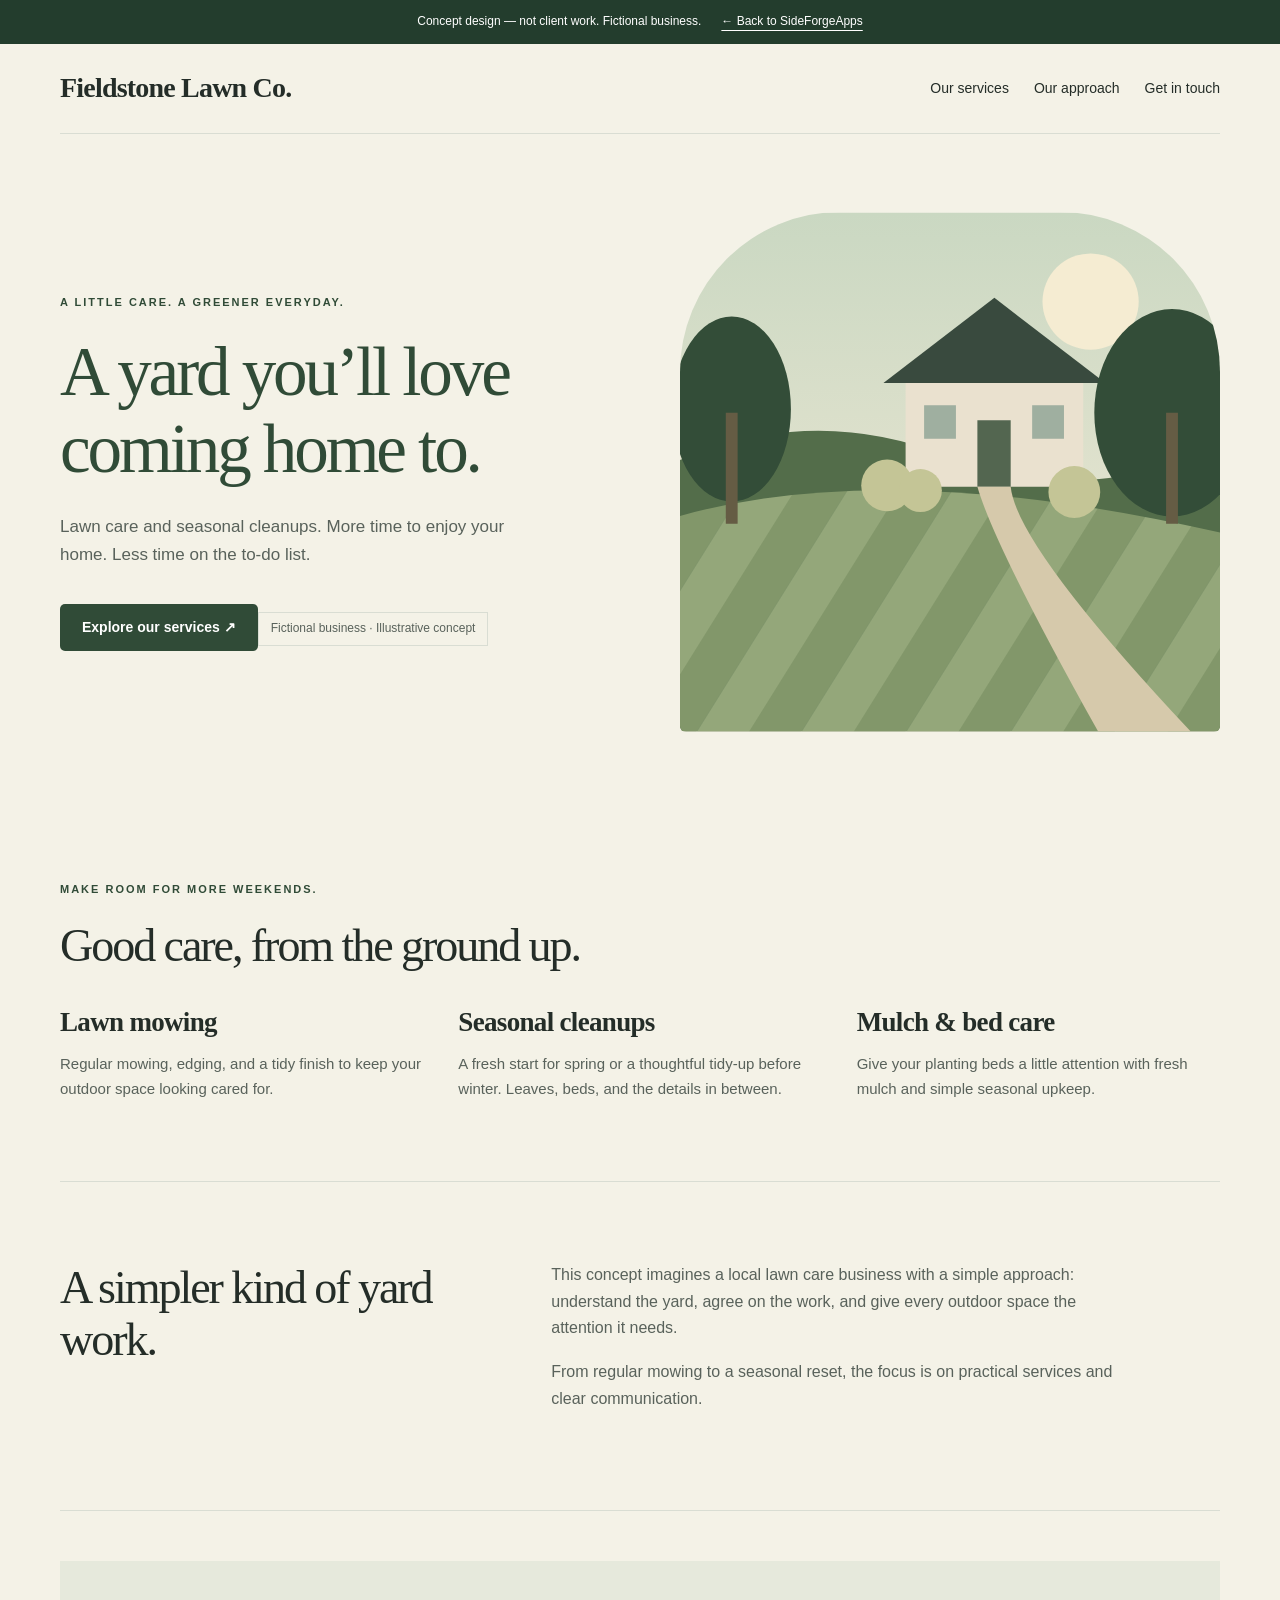
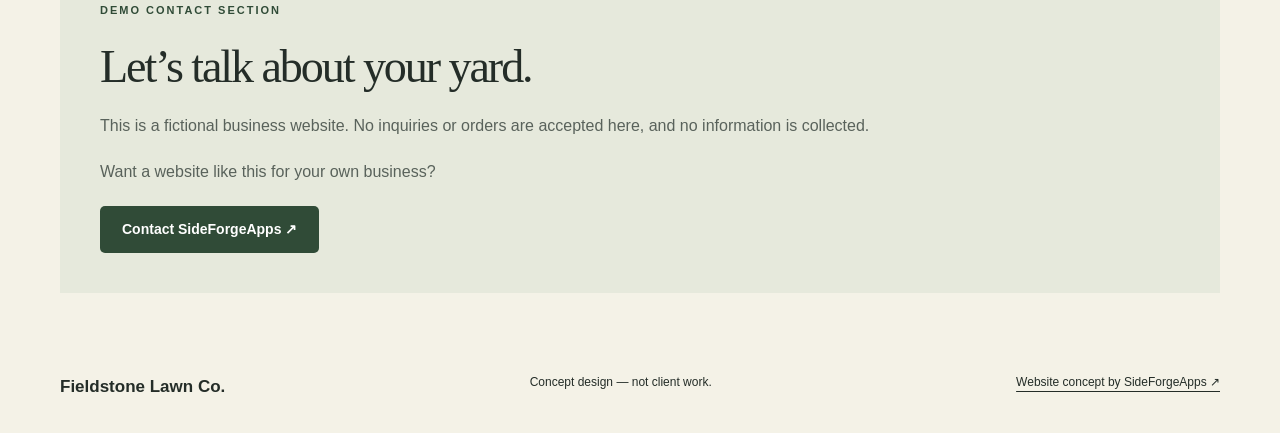
==== demos/fieldstone.html @ e611ec10 "Build SideForgeApps business website and concept demos" ====
<!doctype html><html lang="en"><head><meta charset="utf-8"><meta name="viewport" content="width=device-width, initial-scale=1"><title>Fieldstone Lawn Co. | SideForgeApps concept demo</title><meta name="description" content="A fictional lawn care business website. Concept design — not client work."><meta property="og:title" content="Fieldstone Lawn Co. | SideForgeApps concept demo"><meta property="og:description" content="A fictional lawn care business website. Concept design — not client work."><meta property="og:type" content="website"><meta property="og:locale" content="en_US"><meta name="twitter:card" content="summary"><meta name="theme-color" content="#175c46"><link rel="icon" type="image/svg+xml" href="../assets/favicon.svg"><link rel="stylesheet" href="../assets/style.css"></head><body class="demo "><a class="skip" href="#main">Skip to content</a><div class="demo-banner">Concept design — not client work. Fictional business.<a href="../index.html#examples">← Back to SideForgeApps</a></div><div class="wrap"><header class="header"><a href="./fieldstone.html" class="brand">Fieldstone Lawn Co.</a><nav class="nav" aria-label="Demo navigation"><a href="#services">Our services</a><a href="#story">Our approach</a><a href="#contact">Get in touch</a></nav></header><main id="main"><section class="hero"><div><span class="eyebrow">A little care. A greener everyday.</span><h1>A yard you’ll love coming home to.</h1><p class="intro">Lawn care and seasonal cleanups. More time to enjoy your home. Less time on the to-do list.</p><a class="button" href="#services">Explore our services ↗</a><p class="demo-tag">Fictional business · Illustrative concept</p></div><img src="../assets/lawn.svg" width="800" height="700" alt="Illustration of a cared-for lawn and a welcoming home"></section><section class="section" id="services"><span class="eyebrow">Make room for more weekends.</span><h2>Good care, from the ground up.</h2><div class="services"><article><h3>Lawn mowing</h3><p>Regular mowing, edging, and a tidy finish to keep your outdoor space looking cared for.</p></article><article><h3>Seasonal cleanups</h3><p>A fresh start for spring or a thoughtful tidy-up before winter. Leaves, beds, and the details in between.</p></article><article><h3>Mulch & bed care</h3><p>Give your planting beds a little attention with fresh mulch and simple seasonal upkeep.</p></article></div></section><section class="section about" id="story"><h2>A simpler kind of yard work.</h2><div class="about-copy"><p>This concept imagines a local lawn care business with a simple approach: understand the yard, agree on the work, and give every outdoor space the attention it needs.</p><p>From regular mowing to a seasonal reset, the focus is on practical services and clear communication.</p></div></section><section class="demo-contact" id="contact"><span class="eyebrow">Demo contact section</span><h2>Let’s talk about your yard.</h2><p>This is a fictional business website. No inquiries or orders are accepted here, and no information is collected.</p><p>Want a website like this for your own business?</p><p><a class="button" href="../index.html#contact">Contact SideForgeApps ↗</a></p></section></main><footer class="footer"><strong>Fieldstone Lawn Co.</strong><span>Concept design — not client work.</span><a href="../index.html">Website concept by SideForgeApps ↗</a></footer></div></body></html>
---- assets/style.css ----
:root{--paper:#f7f6f0;--ink:#242d28;--muted:#59625b;--green:#175c46;--line:#d9ddd3;--serif:Georgia,'Times New Roman',serif}*{box-sizing:border-box}html{scroll-behavior:smooth;scroll-padding-top:30px}body{margin:0;background:var(--paper);color:var(--ink);font:16px/1.65 -apple-system,BlinkMacSystemFont,'Segoe UI',sans-serif}a{color:inherit;text-underline-offset:5px}a:hover{color:var(--green)}a:focus-visible,summary:focus-visible{outline:3px solid #b56930;outline-offset:5px}img{max-width:100%;display:block}h1,h2,h3,p{margin:0}h1,h2,h3{line-height:1.12}h1,h2{font-family:var(--serif);font-weight:400;letter-spacing:-.045em}h1{font-size:clamp(44px,5.4vw,76px)}h2{font-size:clamp(34px,3.6vw,49px)}h3{font-size:22px;letter-spacing:-.025em}p{color:var(--muted)}.wrap{width:min(1160px,calc(100% - 64px));margin:auto}.header{min-height:100px;display:flex;align-items:center;justify-content:space-between;gap:28px;border-bottom:1px solid var(--line)}.brand{display:flex;align-items:center;gap:10px;text-decoration:none;font-weight:750;letter-spacing:-.8px;font-size:23px}.brand img{width:32px}.nav{display:flex;gap:25px;align-items:center;font-size:14px}.nav a{text-decoration:none}.button{display:inline-flex;align-items:center;justify-content:center;gap:25px;background:var(--green);color:white;padding:13px 22px;border-radius:5px;font-size:14px;font-weight:600;text-decoration:none;line-height:1.5}.button:hover{background:#104632;color:white}.button.light{background:transparent;border:1px solid var(--line);color:var(--ink)}.eyebrow{text-transform:uppercase;letter-spacing:2px;font-size:11px;font-weight:700;color:var(--green);display:block;margin-bottom:22px}.hero{padding:78px 0 68px;display:grid;grid-template-columns:1fr 1fr;gap:64px;align-items:center}.hero h1{max-width:600px}.hero .intro{margin:25px 0;font-size:17px;max-width:460px}.hero .price-note{font-weight:650;font-size:14px;color:var(--ink);margin-bottom:22px}.actions{display:flex;flex-wrap:wrap;gap:12px;align-items:center}.local{font-size:12px;margin-top:24px}.local:before{content:'●';color:var(--green);margin-right:8px}.browser-frame{border:1px solid #c6cec1;border-radius:9px;overflow:hidden;background:#fff;box-shadow:0 22px 50px #263d2812;display:block;text-decoration:none}.browser-bar{height:30px;background:#e8ece3;display:flex;align-items:center;padding:0 12px;gap:5px}.browser-bar i{width:5px;height:5px;border-radius:50%;background:#9aa795}.browser-bar span{font-size:9px;margin:auto;color:#596953;padding-right:26px}.mini{background:#f4f2e7;padding:22px 25px 26px}.mini-nav{display:flex;justify-content:space-between;align-items:center;font-size:10px;margin-bottom:28px}.mini-brand{font:700 17px var(--serif);color:#304b37}.mini-nav span:last-child{font-size:8px}.mini-grid{display:grid;grid-template-columns:1fr 1fr;gap:18px;align-items:center}.mini h3{font:36px/1.02 var(--serif);letter-spacing:-1.5px;color:#304b37}.mini p{font-size:9px;line-height:1.6;margin:12px 0}.mini img{height:225px;width:100%;object-fit:cover;border-radius:55px 55px 3px 3px}.mini-cta{display:inline-block;background:#304b37;color:white;padding:8px 12px;font-size:8px}.mini-bottom{font-size:8px;margin-top:24px;display:flex;justify-content:space-between;border-top:1px solid #d1d6c8;padding-top:15px;color:#56664f}.caption{display:flex;justify-content:space-between;font-size:11px;color:var(--muted);margin-top:15px}.strip{display:flex;justify-content:space-between;border-top:1px solid var(--line);border-bottom:1px solid var(--line);padding:21px 0;font-size:12px;color:var(--muted)}.strip span:before{content:'↗';margin-right:10px;color:var(--green)}section.section{padding:80px 0;border-bottom:1px solid var(--line)}.section-heading{display:flex;justify-content:space-between;align-items:end;gap:50px;margin-bottom:35px}.section-heading p{max-width:360px;font-size:15px}.examples{display:grid;grid-template-columns:1fr 1fr;gap:30px}.example-art{background:#e4e9df;padding:27px;border-radius:7px}.example-art.gift{background:#ece1d5}.gift .mini{background:#f6efe5}.gift .mini-brand,.gift .mini h3{color:#664330}.gift .mini-cta{background:#664330}.gift .mini img{border-radius:3px}.gift .browser-bar{background:#e4d9cb}.example-title{display:flex;justify-content:space-between;align-items:center;margin-top:22px}.example-title a{font-size:13px;font-weight:600}.example-label{font-size:11px;margin:10px 0 5px}.example-desc{font-size:14px}.pricing{display:grid;grid-template-columns:.9fr 1.1fr;gap:90px}.pricing p{margin-top:20px}.price-card{background:#fff;border:1px solid var(--line);padding:34px;border-radius:8px}.price-top{display:flex;justify-content:space-between;align-items:center}.price-top strong{font:52px var(--serif);letter-spacing:-3px}.includes{padding:20px 0;list-style:none;margin:0}.includes li{padding:6px 0;font-size:14px}.includes li:before{content:'✓';margin-right:12px;color:var(--green)}.terms{border-top:1px solid var(--line);padding-top:19px;font-size:12px}.terms p{margin:0 0 10px}.price-card .button{width:100%;margin-top:17px}.steps{display:grid;grid-template-columns:repeat(4,1fr);gap:32px;margin-top:38px}.step-number{display:block;color:var(--green);font:italic 28px var(--serif);margin-bottom:22px}.steps h3{font-size:18px;line-height:1.35;margin-bottom:13px}.steps p{font-size:14px}.preview-note{padding:19px 23px;background:#eaf0e5;border-radius:5px;font-size:13px;margin-top:32px}.about{display:grid;grid-template-columns:.75fr 1.25fr;gap:90px}.about-copy p{margin-bottom:18px;max-width:590px}.about-copy a{font-size:14px;font-weight:600}.contact{background:#183f32;color:#f7f6f0;border-radius:10px;padding:49px;display:grid;grid-template-columns:1.2fr 1fr;gap:70px;margin:70px 0}.contact .eyebrow,.contact p{color:#c5d5c9}.contact h2{margin-bottom:22px}.contact .button{background:#eff3e8;color:#173f30}.contact ul{padding-left:18px;color:#e0e9df;font-size:14px}.contact-email{display:block;font-size:13px;margin-top:18px}.footer{padding:0 0 32px;display:flex;justify-content:space-between;gap:25px;align-items:start;font-size:12px}.footer strong{font-size:17px}.footer p{margin-top:5px}.footer-links{display:flex;gap:22px}.skip{position:absolute;left:16px;top:-100px;background:white;padding:10px;z-index:10}.skip:focus{top:10px}.demo-banner{padding:12px 24px;text-align:center;background:#233d2d;color:white;font-size:12px}.demo-banner a{color:white;margin-left:20px}.demo{background:#f4f2e7;--green:#304b37}.demo .header{min-height:90px}.demo .brand{font-family:var(--serif);font-size:28px}.demo .hero{gap:80px}.demo .hero img{width:100%;max-height:520px;object-fit:cover;border-radius:160px 160px 6px 6px}.demo .hero h1{color:var(--green)}.demo .services{display:grid;grid-template-columns:repeat(3,1fr);gap:35px;margin-top:35px}.demo .services h3{font-family:var(--serif);font-size:27px;margin-bottom:15px}.demo .services p{font-size:15px}.demo.gift-page{background:#f6efe5;--green:#664330;--line:#d9cbbd}.gift-page .hero img{border-radius:5px}.demo-contact{padding:40px;background:#e6e9dc;margin:50px 0}.gift-page .demo-contact{background:#e9dfd2}.demo-contact p{margin-top:20px}.demo .footer{padding-top:30px}.demo-tag{display:inline-block;border:1px solid var(--line);padding:6px 12px;font-size:12px;margin-top:18px}
@media(min-width:1400px){.hero{padding-top:95px;padding-bottom:85px}}@media(max-width:1000px){.header{flex-wrap:wrap;padding:22px 0;gap:15px}.nav{gap:21px}.hero{gap:30px}.mini{padding:16px}.mini h3{font-size:28px}.mini img{height:190px}.pricing,.about{gap:40px}.contact{gap:35px}.example-art{padding:18px}.mini-nav span:last-child{display:none}}@media(max-width:700px){.wrap{width:calc(100% - 36px)}.header{gap:18px}.nav{width:100%;justify-content:space-between;gap:8px;font-size:12px}.nav .button{display:none}.hero{grid-template-columns:1fr;padding:45px 0;gap:34px}.hero .intro{font-size:16px}.hero h1{max-width:500px}.mini h3{font-size:32px}.mini img{height:200px}.strip{flex-wrap:wrap;gap:12px 20px;font-size:11px}.strip span:last-child{display:none}section.section{padding:50px 0}.section-heading{display:block}.section-heading p{margin-top:20px}.examples,.pricing,.about,.contact{grid-template-columns:1fr;gap:30px}.example-art{padding:18px}.example-title h3{font-size:19px}.steps{grid-template-columns:1fr 1fr;gap:28px 20px}.step-number{margin-bottom:13px}.price-card{padding:25px}.contact{padding:29px;margin:45px 0}.footer{flex-direction:column}.footer-links{flex-wrap:wrap;gap:12px 22px}.demo .hero{gap:30px}.demo .hero img{max-height:360px}.demo .services{grid-template-columns:1fr}.demo-banner a{display:block;margin:5px 0 0}.demo-contact{padding:25px}.demo .nav{justify-content:flex-start;gap:30px}}@media(prefers-reduced-motion:reduce){html{scroll-behavior:auto}}
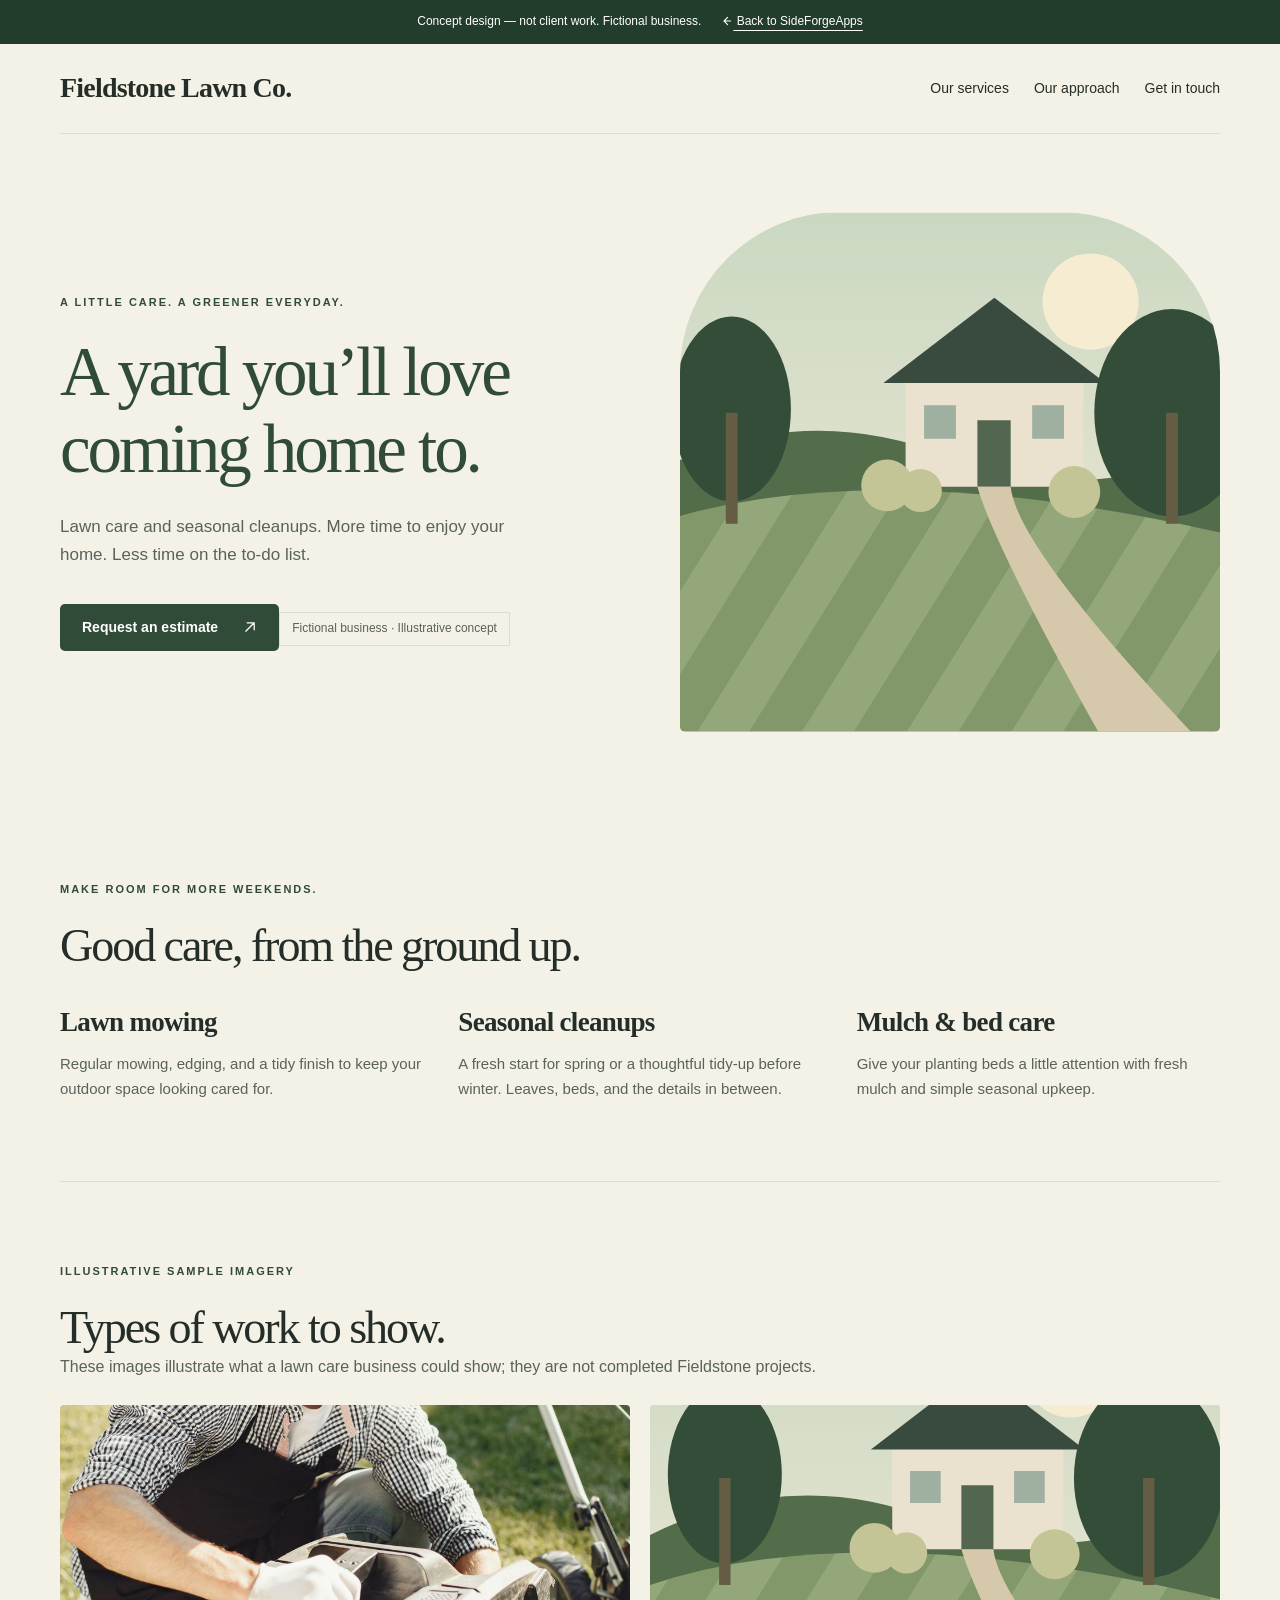
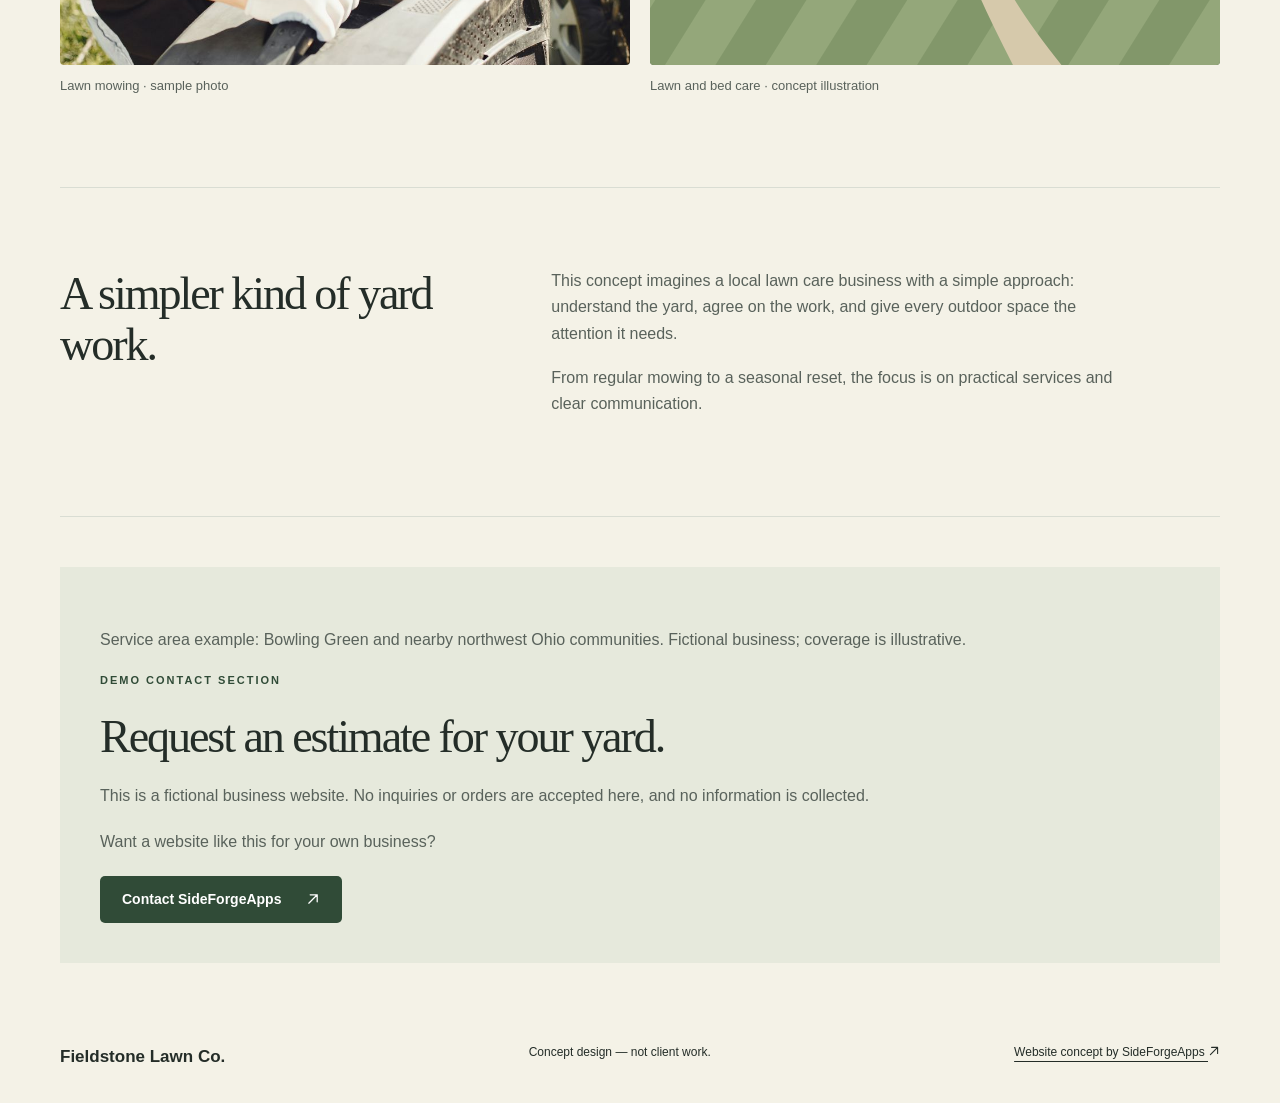
==== commit 4aed8972: "Polish SideForgeApps outreach site and concept demos" ====
--- a/demos/fieldstone.html
+++ b/demos/fieldstone.html
@@ -1 +1 @@
-<!doctype html><html lang="en"><head><meta charset="utf-8"><meta name="viewport" content="width=device-width, initial-scale=1"><title>Fieldstone Lawn Co. | SideForgeApps concept demo</title><meta name="description" content="A fictional lawn care business website. Concept design — not client work."><meta property="og:title" content="Fieldstone Lawn Co. | SideForgeApps concept demo"><meta property="og:description" content="A fictional lawn care business website. Concept design — not client work."><meta property="og:type" content="website"><meta property="og:locale" content="en_US"><meta name="twitter:card" content="summary"><meta name="theme-color" content="#175c46"><link rel="icon" type="image/svg+xml" href="../assets/favicon.svg"><link rel="stylesheet" href="../assets/style.css"></head><body class="demo "><a class="skip" href="#main">Skip to content</a><div class="demo-banner">Concept design — not client work. Fictional business.<a href="../index.html#examples">← Back to SideForgeApps</a></div><div class="wrap"><header class="header"><a href="./fieldstone.html" class="brand">Fieldstone Lawn Co.</a><nav class="nav" aria-label="Demo navigation"><a href="#services">Our services</a><a href="#story">Our approach</a><a href="#contact">Get in touch</a></nav></header><main id="main"><section class="hero"><div><span class="eyebrow">A little care. A greener everyday.</span><h1>A yard you’ll love coming home to.</h1><p class="intro">Lawn care and seasonal cleanups. More time to enjoy your home. Less time on the to-do list.</p><a class="button" href="#services">Explore our services ↗</a><p class="demo-tag">Fictional business · Illustrative concept</p></div><img src="../assets/lawn.svg" width="800" height="700" alt="Illustration of a cared-for lawn and a welcoming home"></section><section class="section" id="services"><span class="eyebrow">Make room for more weekends.</span><h2>Good care, from the ground up.</h2><div class="services"><article><h3>Lawn mowing</h3><p>Regular mowing, edging, and a tidy finish to keep your outdoor space looking cared for.</p></article><article><h3>Seasonal cleanups</h3><p>A fresh start for spring or a thoughtful tidy-up before winter. Leaves, beds, and the details in between.</p></article><article><h3>Mulch & bed care</h3><p>Give your planting beds a little attention with fresh mulch and simple seasonal upkeep.</p></article></div></section><section class="section about" id="story"><h2>A simpler kind of yard work.</h2><div class="about-copy"><p>This concept imagines a local lawn care business with a simple approach: understand the yard, agree on the work, and give every outdoor space the attention it needs.</p><p>From regular mowing to a seasonal reset, the focus is on practical services and clear communication.</p></div></section><section class="demo-contact" id="contact"><span class="eyebrow">Demo contact section</span><h2>Let’s talk about your yard.</h2><p>This is a fictional business website. No inquiries or orders are accepted here, and no information is collected.</p><p>Want a website like this for your own business?</p><p><a class="button" href="../index.html#contact">Contact SideForgeApps ↗</a></p></section></main><footer class="footer"><strong>Fieldstone Lawn Co.</strong><span>Concept design — not client work.</span><a href="../index.html">Website concept by SideForgeApps ↗</a></footer></div></body></html>+<!doctype html><html lang="en"><head><meta charset="utf-8"><meta name="viewport" content="width=device-width, initial-scale=1"><title>Fieldstone Lawn Co. | SideForgeApps concept demo</title><meta name="description" content="A fictional lawn care business website. Concept design — not client work."><meta property="og:title" content="Fieldstone Lawn Co. | SideForgeApps concept demo"><meta property="og:description" content="A fictional lawn care business website. Concept design — not client work."><meta property="og:type" content="website"><meta property="og:locale" content="en_US"><meta name="twitter:card" content="summary"><meta name="theme-color" content="#175c46"><link rel="icon" type="image/svg+xml" href="../assets/favicon.svg"><link rel="stylesheet" href="../assets/style.css"></head><body class="demo "><a class="skip" href="#main">Skip to content</a><div class="demo-banner">Concept design — not client work. Fictional business.<a href="../index.html#examples"><svg class="icon" aria-hidden="true" viewBox="0 0 20 20" fill="none"><path d="m11 4-6 6 6 6M5 10h11" stroke="currentColor" stroke-width="1.8" stroke-linecap="round" stroke-linejoin="round"/></svg> Back to SideForgeApps</a></div><div class="wrap"><header class="header"><a href="./fieldstone.html" class="brand">Fieldstone Lawn Co.</a><nav class="nav" aria-label="Demo navigation"><a href="#services">Our services</a><a href="#story">Our approach</a><a href="#contact">Get in touch</a></nav></header><main id="main"><section class="hero"><div><span class="eyebrow">A little care. A greener everyday.</span><h1>A yard you’ll love coming home to.</h1><p class="intro">Lawn care and seasonal cleanups. More time to enjoy your home. Less time on the to-do list.</p><a class="button" href="#contact">Request an estimate <svg class="icon" aria-hidden="true" viewBox="0 0 20 20" fill="none"><path d="M4 16 16 4M6 4h10v10" stroke="currentColor" stroke-width="1.8" stroke-linecap="round" stroke-linejoin="round"/></svg></a><p class="demo-tag">Fictional business · Illustrative concept</p></div><img src="../assets/lawn.svg" width="800" height="700" alt="Illustration of a cared-for lawn and a welcoming home"></section><section class="section" id="services"><span class="eyebrow">Make room for more weekends.</span><h2>Good care, from the ground up.</h2><div class="services"><article><h3>Lawn mowing</h3><p>Regular mowing, edging, and a tidy finish to keep your outdoor space looking cared for.</p></article><article><h3>Seasonal cleanups</h3><p>A fresh start for spring or a thoughtful tidy-up before winter. Leaves, beds, and the details in between.</p></article><article><h3>Mulch & bed care</h3><p>Give your planting beds a little attention with fresh mulch and simple seasonal upkeep.</p></article></div></section><section class="section"><span class="eyebrow">Illustrative sample imagery</span><h2>Types of work to show.</h2><p>These images illustrate what a lawn care business could show; they are not completed Fieldstone projects.</p><div class="sample-gallery"><figure><img src="../assets/lawn-mowing.jpg" alt="Sample photo of a person mowing a green lawn" width="667" height="1000" loading="lazy"><figcaption>Lawn mowing · sample photo</figcaption></figure><figure><img src="../assets/lawn.svg" alt="Illustrated home with a tidy lawn and planting beds" width="800" height="700" loading="lazy"><figcaption>Lawn and bed care · concept illustration</figcaption></figure></div></section><section class="section about" id="story"><h2>A simpler kind of yard work.</h2><div class="about-copy"><p>This concept imagines a local lawn care business with a simple approach: understand the yard, agree on the work, and give every outdoor space the attention it needs.</p><p>From regular mowing to a seasonal reset, the focus is on practical services and clear communication.</p></div></section><section class="demo-contact" id="contact"><p class="demo-area">Service area example: Bowling Green and nearby northwest Ohio communities. Fictional business; coverage is illustrative.</p><span class="eyebrow">Demo contact section</span><h2>Request an estimate for your yard.</h2><p>This is a fictional business website. No inquiries or orders are accepted here, and no information is collected.</p><p>Want a website like this for your own business?</p><p><a class="button" href="../index.html#contact">Contact SideForgeApps <svg class="icon" aria-hidden="true" viewBox="0 0 20 20" fill="none"><path d="M4 16 16 4M6 4h10v10" stroke="currentColor" stroke-width="1.8" stroke-linecap="round" stroke-linejoin="round"/></svg></a></p></section></main><footer class="footer"><strong>Fieldstone Lawn Co.</strong><span>Concept design — not client work.</span><a href="../index.html">Website concept by SideForgeApps <svg class="icon" aria-hidden="true" viewBox="0 0 20 20" fill="none"><path d="M4 16 16 4M6 4h10v10" stroke="currentColor" stroke-width="1.8" stroke-linecap="round" stroke-linejoin="round"/></svg></a></footer></div></body></html>
--- a/assets/style.css
+++ b/assets/style.css
@@ -1,2 +1,4 @@
 :root{--paper:#f7f6f0;--ink:#242d28;--muted:#59625b;--green:#175c46;--line:#d9ddd3;--serif:Georgia,'Times New Roman',serif}*{box-sizing:border-box}html{scroll-behavior:smooth;scroll-padding-top:30px}body{margin:0;background:var(--paper);color:var(--ink);font:16px/1.65 -apple-system,BlinkMacSystemFont,'Segoe UI',sans-serif}a{color:inherit;text-underline-offset:5px}a:hover{color:var(--green)}a:focus-visible,summary:focus-visible{outline:3px solid #b56930;outline-offset:5px}img{max-width:100%;display:block}h1,h2,h3,p{margin:0}h1,h2,h3{line-height:1.12}h1,h2{font-family:var(--serif);font-weight:400;letter-spacing:-.045em}h1{font-size:clamp(44px,5.4vw,76px)}h2{font-size:clamp(34px,3.6vw,49px)}h3{font-size:22px;letter-spacing:-.025em}p{color:var(--muted)}.wrap{width:min(1160px,calc(100% - 64px));margin:auto}.header{min-height:100px;display:flex;align-items:center;justify-content:space-between;gap:28px;border-bottom:1px solid var(--line)}.brand{display:flex;align-items:center;gap:10px;text-decoration:none;font-weight:750;letter-spacing:-.8px;font-size:23px}.brand img{width:32px}.nav{display:flex;gap:25px;align-items:center;font-size:14px}.nav a{text-decoration:none}.button{display:inline-flex;align-items:center;justify-content:center;gap:25px;background:var(--green);color:white;padding:13px 22px;border-radius:5px;font-size:14px;font-weight:600;text-decoration:none;line-height:1.5}.button:hover{background:#104632;color:white}.button.light{background:transparent;border:1px solid var(--line);color:var(--ink)}.eyebrow{text-transform:uppercase;letter-spacing:2px;font-size:11px;font-weight:700;color:var(--green);display:block;margin-bottom:22px}.hero{padding:78px 0 68px;display:grid;grid-template-columns:1fr 1fr;gap:64px;align-items:center}.hero h1{max-width:600px}.hero .intro{margin:25px 0;font-size:17px;max-width:460px}.hero .price-note{font-weight:650;font-size:14px;color:var(--ink);margin-bottom:22px}.actions{display:flex;flex-wrap:wrap;gap:12px;align-items:center}.local{font-size:12px;margin-top:24px}.local:before{content:'●';color:var(--green);margin-right:8px}.browser-frame{border:1px solid #c6cec1;border-radius:9px;overflow:hidden;background:#fff;box-shadow:0 22px 50px #263d2812;display:block;text-decoration:none}.browser-bar{height:30px;background:#e8ece3;display:flex;align-items:center;padding:0 12px;gap:5px}.browser-bar i{width:5px;height:5px;border-radius:50%;background:#9aa795}.browser-bar span{font-size:9px;margin:auto;color:#596953;padding-right:26px}.mini{background:#f4f2e7;padding:22px 25px 26px}.mini-nav{display:flex;justify-content:space-between;align-items:center;font-size:10px;margin-bottom:28px}.mini-brand{font:700 17px var(--serif);color:#304b37}.mini-nav span:last-child{font-size:8px}.mini-grid{display:grid;grid-template-columns:1fr 1fr;gap:18px;align-items:center}.mini h3{font:36px/1.02 var(--serif);letter-spacing:-1.5px;color:#304b37}.mini p{font-size:9px;line-height:1.6;margin:12px 0}.mini img{height:225px;width:100%;object-fit:cover;border-radius:55px 55px 3px 3px}.mini-cta{display:inline-block;background:#304b37;color:white;padding:8px 12px;font-size:8px}.mini-bottom{font-size:8px;margin-top:24px;display:flex;justify-content:space-between;border-top:1px solid #d1d6c8;padding-top:15px;color:#56664f}.caption{display:flex;justify-content:space-between;font-size:11px;color:var(--muted);margin-top:15px}.strip{display:flex;justify-content:space-between;border-top:1px solid var(--line);border-bottom:1px solid var(--line);padding:21px 0;font-size:12px;color:var(--muted)}.strip span:before{content:'↗';margin-right:10px;color:var(--green)}section.section{padding:80px 0;border-bottom:1px solid var(--line)}.section-heading{display:flex;justify-content:space-between;align-items:end;gap:50px;margin-bottom:35px}.section-heading p{max-width:360px;font-size:15px}.examples{display:grid;grid-template-columns:1fr 1fr;gap:30px}.example-art{background:#e4e9df;padding:27px;border-radius:7px}.example-art.gift{background:#ece1d5}.gift .mini{background:#f6efe5}.gift .mini-brand,.gift .mini h3{color:#664330}.gift .mini-cta{background:#664330}.gift .mini img{border-radius:3px}.gift .browser-bar{background:#e4d9cb}.example-title{display:flex;justify-content:space-between;align-items:center;margin-top:22px}.example-title a{font-size:13px;font-weight:600}.example-label{font-size:11px;margin:10px 0 5px}.example-desc{font-size:14px}.pricing{display:grid;grid-template-columns:.9fr 1.1fr;gap:90px}.pricing p{margin-top:20px}.price-card{background:#fff;border:1px solid var(--line);padding:34px;border-radius:8px}.price-top{display:flex;justify-content:space-between;align-items:center}.price-top strong{font:52px var(--serif);letter-spacing:-3px}.includes{padding:20px 0;list-style:none;margin:0}.includes li{padding:6px 0;font-size:14px}.includes li:before{content:'✓';margin-right:12px;color:var(--green)}.terms{border-top:1px solid var(--line);padding-top:19px;font-size:12px}.terms p{margin:0 0 10px}.price-card .button{width:100%;margin-top:17px}.steps{display:grid;grid-template-columns:repeat(4,1fr);gap:32px;margin-top:38px}.step-number{display:block;color:var(--green);font:italic 28px var(--serif);margin-bottom:22px}.steps h3{font-size:18px;line-height:1.35;margin-bottom:13px}.steps p{font-size:14px}.preview-note{padding:19px 23px;background:#eaf0e5;border-radius:5px;font-size:13px;margin-top:32px}.about{display:grid;grid-template-columns:.75fr 1.25fr;gap:90px}.about-copy p{margin-bottom:18px;max-width:590px}.about-copy a{font-size:14px;font-weight:600}.contact{background:#183f32;color:#f7f6f0;border-radius:10px;padding:49px;display:grid;grid-template-columns:1.2fr 1fr;gap:70px;margin:70px 0}.contact .eyebrow,.contact p{color:#c5d5c9}.contact h2{margin-bottom:22px}.contact .button{background:#eff3e8;color:#173f30}.contact ul{padding-left:18px;color:#e0e9df;font-size:14px}.contact-email{display:block;font-size:13px;margin-top:18px}.footer{padding:0 0 32px;display:flex;justify-content:space-between;gap:25px;align-items:start;font-size:12px}.footer strong{font-size:17px}.footer p{margin-top:5px}.footer-links{display:flex;gap:22px}.skip{position:absolute;left:16px;top:-100px;background:white;padding:10px;z-index:10}.skip:focus{top:10px}.demo-banner{padding:12px 24px;text-align:center;background:#233d2d;color:white;font-size:12px}.demo-banner a{color:white;margin-left:20px}.demo{background:#f4f2e7;--green:#304b37}.demo .header{min-height:90px}.demo .brand{font-family:var(--serif);font-size:28px}.demo .hero{gap:80px}.demo .hero img{width:100%;max-height:520px;object-fit:cover;border-radius:160px 160px 6px 6px}.demo .hero h1{color:var(--green)}.demo .services{display:grid;grid-template-columns:repeat(3,1fr);gap:35px;margin-top:35px}.demo .services h3{font-family:var(--serif);font-size:27px;margin-bottom:15px}.demo .services p{font-size:15px}.demo.gift-page{background:#f6efe5;--green:#664330;--line:#d9cbbd}.gift-page .hero img{border-radius:5px}.demo-contact{padding:40px;background:#e6e9dc;margin:50px 0}.gift-page .demo-contact{background:#e9dfd2}.demo-contact p{margin-top:20px}.demo .footer{padding-top:30px}.demo-tag{display:inline-block;border:1px solid var(--line);padding:6px 12px;font-size:12px;margin-top:18px}
 @media(min-width:1400px){.hero{padding-top:95px;padding-bottom:85px}}@media(max-width:1000px){.header{flex-wrap:wrap;padding:22px 0;gap:15px}.nav{gap:21px}.hero{gap:30px}.mini{padding:16px}.mini h3{font-size:28px}.mini img{height:190px}.pricing,.about{gap:40px}.contact{gap:35px}.example-art{padding:18px}.mini-nav span:last-child{display:none}}@media(max-width:700px){.wrap{width:calc(100% - 36px)}.header{gap:18px}.nav{width:100%;justify-content:space-between;gap:8px;font-size:12px}.nav .button{display:none}.hero{grid-template-columns:1fr;padding:45px 0;gap:34px}.hero .intro{font-size:16px}.hero h1{max-width:500px}.mini h3{font-size:32px}.mini img{height:200px}.strip{flex-wrap:wrap;gap:12px 20px;font-size:11px}.strip span:last-child{display:none}section.section{padding:50px 0}.section-heading{display:block}.section-heading p{margin-top:20px}.examples,.pricing,.about,.contact{grid-template-columns:1fr;gap:30px}.example-art{padding:18px}.example-title h3{font-size:19px}.steps{grid-template-columns:1fr 1fr;gap:28px 20px}.step-number{margin-bottom:13px}.price-card{padding:25px}.contact{padding:29px;margin:45px 0}.footer{flex-direction:column}.footer-links{flex-wrap:wrap;gap:12px 22px}.demo .hero{gap:30px}.demo .hero img{max-height:360px}.demo .services{grid-template-columns:1fr}.demo-banner a{display:block;margin:5px 0 0}.demo-contact{padding:25px}.demo .nav{justify-content:flex-start;gap:30px}}@media(prefers-reduced-motion:reduce){html{scroll-behavior:auto}}
+
+.icon{width:1em;height:1em;display:inline-block;vertical-align:-.14em;flex:none}.strip span:before{content:none}.strip span{display:inline-flex;align-items:center;gap:8px}.email-row{display:flex;align-items:center;gap:14px;flex-wrap:wrap}.copy-email{background:transparent;border:1px solid #c5d5c9;color:#fff;padding:7px 10px;border-radius:4px;cursor:pointer;font:inherit;font-size:12px}.copy-email:focus-visible{outline:3px solid #e9b97e;outline-offset:3px}.copy-status{min-height:1.6em;font-size:12px}.sample-gallery{display:grid;grid-template-columns:repeat(2,minmax(0,1fr));gap:20px;margin-top:25px}.gift-gallery{grid-template-columns:repeat(3,minmax(0,1fr))}.sample-gallery figure{margin:0}.sample-gallery img{width:100%;height:260px;object-fit:cover;background:#e7dfd2;border-radius:4px}.sample-gallery figcaption{font-size:13px;padding:10px 0;color:var(--muted)}.demo-area{margin-bottom:18px}.gift-page .sample-gallery img{object-fit:contain}@media(max-width:700px){.sample-gallery,.gift-gallery{grid-template-columns:1fr 1fr}.gift-gallery figure:last-child{grid-column:1/-1}.sample-gallery img{height:180px}}
